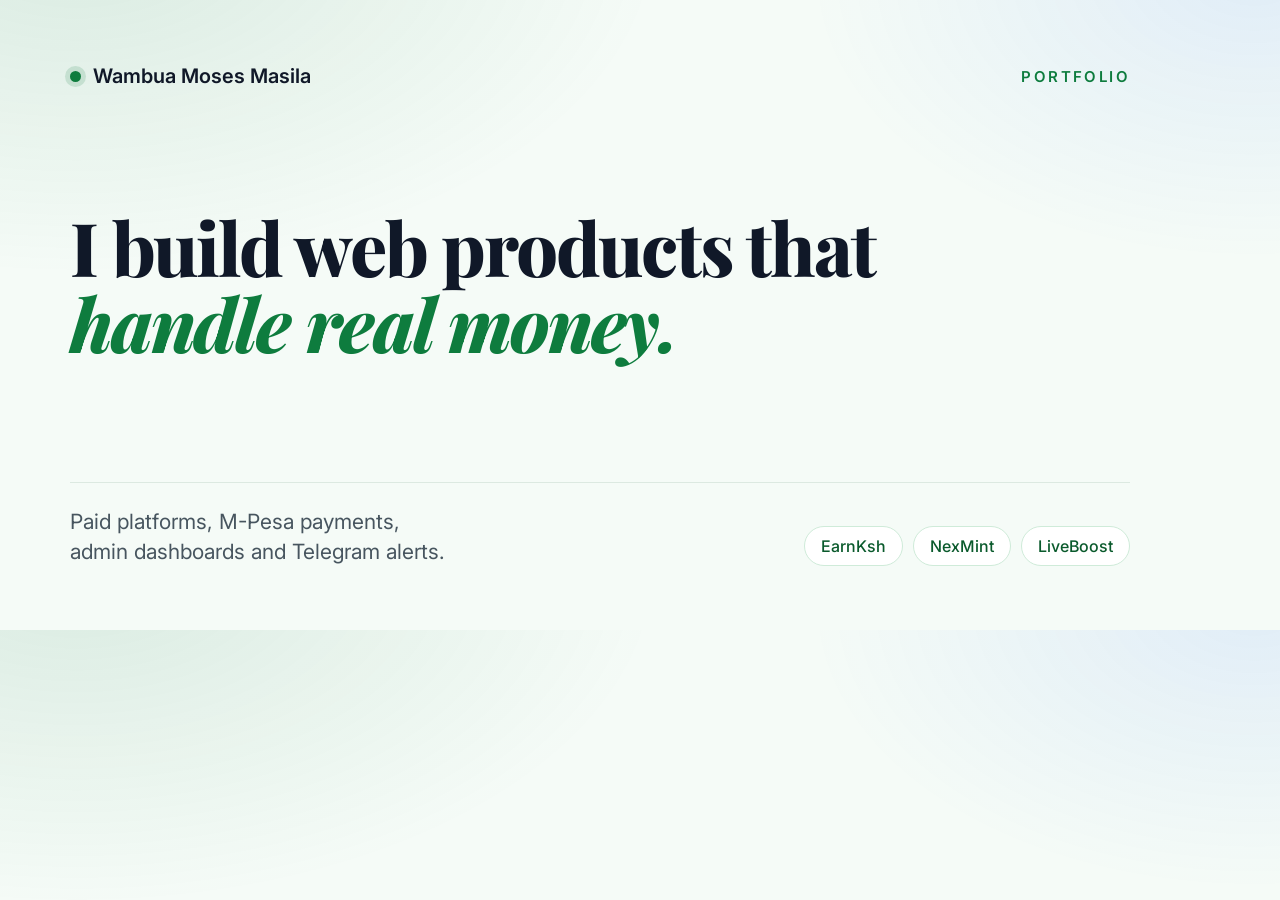
==== tools/og.html @ e35a22cd "Portfolio site: live work, capabilities and contact" ====
<!DOCTYPE html><html><head><meta charset="utf-8">
<link rel="preconnect" href="https://fonts.googleapis.com"><link rel="preconnect" href="https://fonts.gstatic.com" crossorigin>
<link href="https://fonts.googleapis.com/css2?family=Inter:wght@400;500;600&family=Playfair+Display:wght@700;800&display=swap" rel="stylesheet">
<style>
  *{margin:0;box-sizing:border-box}
  body{width:1200px;height:630px;overflow:hidden;font-family:Inter,sans-serif;
    background:#F5FBF7;
    background-image:radial-gradient(900px 520px at 6% -10%,rgba(14,124,62,.12),transparent 65%),radial-gradient(720px 460px at 98% -4%,rgba(11,99,245,.09),transparent 62%);
    padding:64px 70px;display:flex;flex-direction:column;justify-content:space-between;color:#101828}
  .top{display:flex;justify-content:space-between;align-items:center}
  .mark{display:flex;align-items:center;gap:12px;font-weight:600;font-size:20px}
  .dot{width:11px;height:11px;border-radius:50%;background:#0E7C3E;box-shadow:0 0 0 5px rgba(14,124,62,.15)}
  .tag{font-size:15px;letter-spacing:.16em;text-transform:uppercase;color:#0E7C3E;font-weight:600}
  h1{font-family:"Playfair Display",serif;font-weight:800;font-size:74px;line-height:1.03;letter-spacing:-.03em;max-width:19ch}
  h1 em{font-style:italic;color:#0E7C3E}
  .foot{display:flex;justify-content:space-between;align-items:flex-end;border-top:1px solid #DCE9E1;padding-top:24px}
  .foot p{color:#47555F;font-size:21px;max-width:30ch;line-height:1.4}
  .chips{display:flex;gap:10px}
  .chips span{border:1px solid #CFEBD9;background:#fff;color:#0A5A2C;border-radius:999px;padding:9px 16px;font-size:16px;font-weight:500}
</style></head><body>
  <div class="top"><div class="mark"><span class="dot"></span>Wambua Moses Masila</div><span class="tag">Portfolio</span></div>
  <h1>I build web products that <em>handle real money.</em></h1>
  <div class="foot">
    <p>Paid platforms, M-Pesa payments, admin dashboards and Telegram alerts.</p>
    <div class="chips"><span>EarnKsh</span><span>NexMint</span><span>LiveBoost</span></div>
  </div>
</body></html>
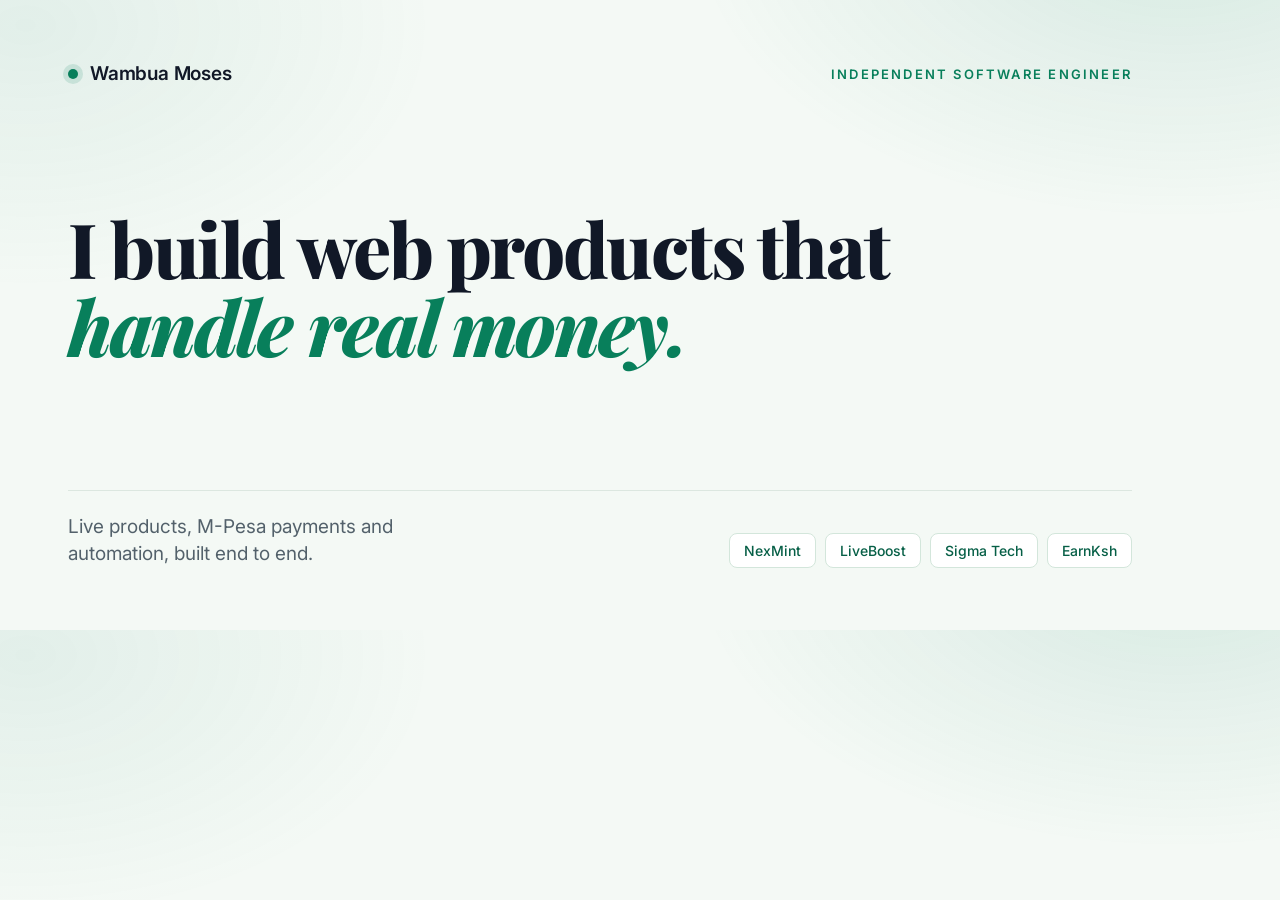
==== commit 56667f9d: "Premium emerald editorial redesign: layered hero, credibility strip, project cards, capabilities and" ====
--- a/tools/og.html
+++ b/tools/og.html
@@ -1,27 +1,27 @@
 <!DOCTYPE html><html><head><meta charset="utf-8">
 <link rel="preconnect" href="https://fonts.googleapis.com"><link rel="preconnect" href="https://fonts.gstatic.com" crossorigin>
-<link href="https://fonts.googleapis.com/css2?family=Inter:wght@400;500;600&family=Playfair+Display:wght@700;800&display=swap" rel="stylesheet">
+<link href="https://fonts.googleapis.com/css2?family=Inter:wght@400;500;600&family=Playfair+Display:ital,wght@0,700;0,800;1,600&display=swap" rel="stylesheet">
 <style>
   *{margin:0;box-sizing:border-box}
   body{width:1200px;height:630px;overflow:hidden;font-family:Inter,sans-serif;
-    background:#F5FBF7;
-    background-image:radial-gradient(900px 520px at 6% -10%,rgba(14,124,62,.12),transparent 65%),radial-gradient(720px 460px at 98% -4%,rgba(11,99,245,.09),transparent 62%);
-    padding:64px 70px;display:flex;flex-direction:column;justify-content:space-between;color:#101828}
+    background:#F4F9F5;
+    background-image:radial-gradient(760px 460px at 92% -12%,rgba(8,127,91,.13),transparent 64%),radial-gradient(620px 400px at 2% 4%,rgba(8,127,91,.08),transparent 66%);
+    padding:62px 68px;display:flex;flex-direction:column;justify-content:space-between;color:#111827}
   .top{display:flex;justify-content:space-between;align-items:center}
-  .mark{display:flex;align-items:center;gap:12px;font-weight:600;font-size:20px}
-  .dot{width:11px;height:11px;border-radius:50%;background:#0E7C3E;box-shadow:0 0 0 5px rgba(14,124,62,.15)}
-  .tag{font-size:15px;letter-spacing:.16em;text-transform:uppercase;color:#0E7C3E;font-weight:600}
-  h1{font-family:"Playfair Display",serif;font-weight:800;font-size:74px;line-height:1.03;letter-spacing:-.03em;max-width:19ch}
-  h1 em{font-style:italic;color:#0E7C3E}
-  .foot{display:flex;justify-content:space-between;align-items:flex-end;border-top:1px solid #DCE9E1;padding-top:24px}
-  .foot p{color:#47555F;font-size:21px;max-width:30ch;line-height:1.4}
-  .chips{display:flex;gap:10px}
-  .chips span{border:1px solid #CFEBD9;background:#fff;color:#0A5A2C;border-radius:999px;padding:9px 16px;font-size:16px;font-weight:500}
+  .mark{display:flex;align-items:center;gap:12px;font-weight:600;font-size:19px;letter-spacing:-.01em}
+  .dot{width:10px;height:10px;border-radius:50%;background:#087F5B;box-shadow:0 0 0 5px rgba(8,127,91,.14)}
+  .tag{font-size:13px;letter-spacing:.17em;text-transform:uppercase;color:#087F5B;font-weight:600}
+  h1{font-family:"Playfair Display",serif;font-weight:800;font-size:76px;line-height:1.03;letter-spacing:-.032em;max-width:17ch}
+  h1 em{font-style:italic;color:#087F5B}
+  .foot{display:flex;justify-content:space-between;align-items:flex-end;border-top:1px solid #DCE7E0;padding-top:22px}
+  .foot p{color:#53616B;font-size:19px;max-width:30ch;line-height:1.45}
+  .chips{display:flex;gap:9px}
+  .chips span{border:1px solid #D3E6DB;background:#fff;color:#065F46;border-radius:8px;padding:8px 14px;font-size:14px;font-weight:500}
 </style></head><body>
-  <div class="top"><div class="mark"><span class="dot"></span>Wambua Moses Masila</div><span class="tag">Portfolio</span></div>
+  <div class="top"><div class="mark"><span class="dot"></span>Wambua Moses</div><span class="tag">Independent software engineer</span></div>
   <h1>I build web products that <em>handle real money.</em></h1>
   <div class="foot">
-    <p>Paid platforms, M-Pesa payments, admin dashboards and Telegram alerts.</p>
-    <div class="chips"><span>EarnKsh</span><span>NexMint</span><span>LiveBoost</span></div>
+    <p>Live products, M-Pesa payments and automation, built end to end.</p>
+    <div class="chips"><span>NexMint</span><span>LiveBoost</span><span>Sigma Tech</span><span>EarnKsh</span></div>
   </div>
 </body></html>
